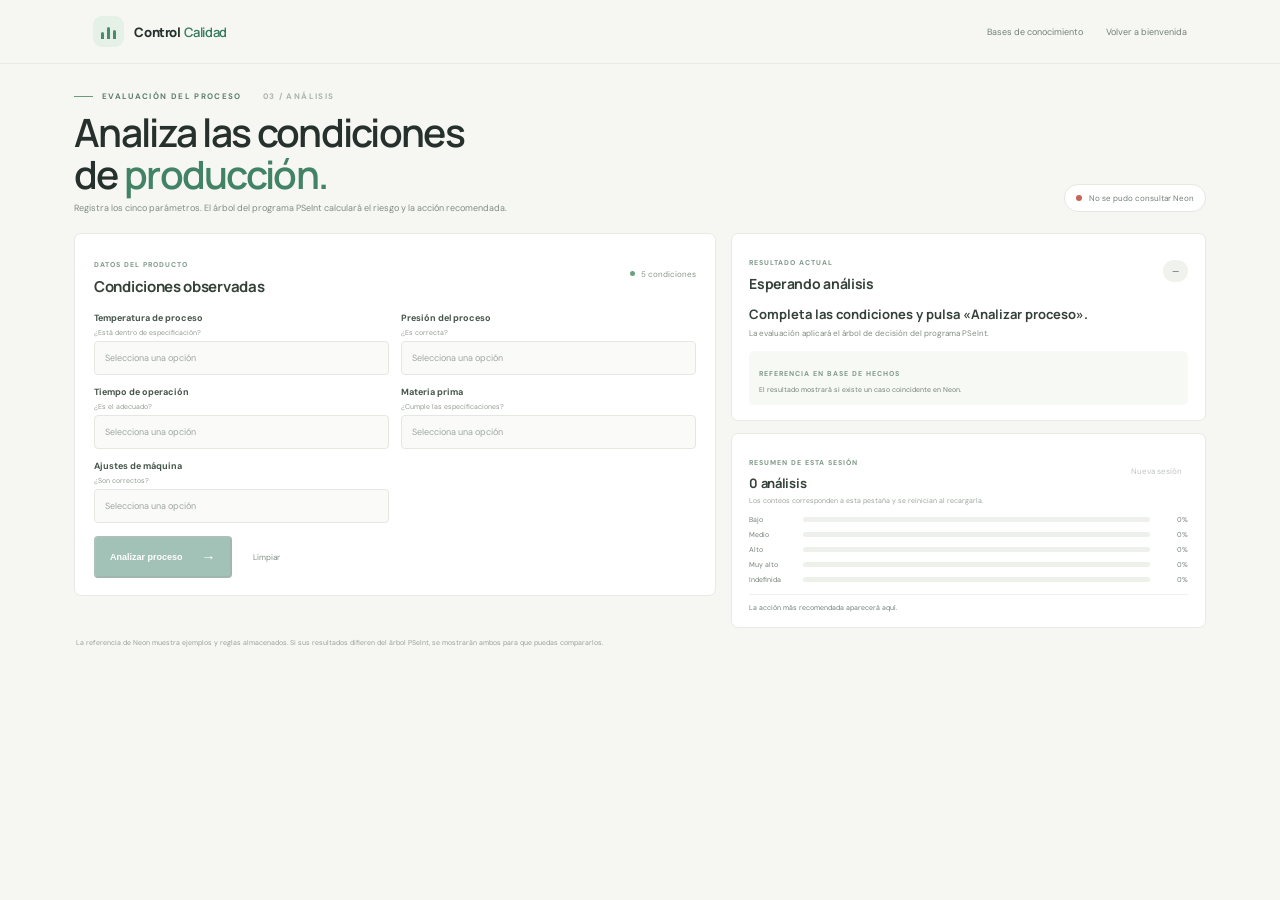
==== analizar.html @ bc1ceade "Add web-based PSeInt quality analysis" ====
<!doctype html>
<html lang="es">
  <head>
    <meta charset="UTF-8" />
    <meta name="viewport" content="width=device-width, initial-scale=1.0" />
    <meta name="theme-color" content="#f6f7f3" />
    <title>Analizar proceso | Control de Calidad</title>
    <link rel="preconnect" href="https://fonts.googleapis.com" />
    <link rel="preconnect" href="https://fonts.gstatic.com" crossorigin />
    <link href="https://fonts.googleapis.com/css2?family=DM+Sans:wght@400;500;600;700&family=Manrope:wght@400;500;600;700;800&display=swap" rel="stylesheet" />
    <link rel="stylesheet" href="styles.css" />
    <link rel="stylesheet" href="analizar.css" />
    <script src="analizar.js" defer></script>
  </head>
  <body>
    <header class="topbar analysis-topbar">
      <a class="brand" href="index.html" aria-label="Control de Calidad, inicio">
        <span class="brand-mark" aria-hidden="true"><i></i><i></i><i></i></span>
        <span class="brand-name">Control<span>Calidad</span></span>
      </a>
      <div class="analysis-nav">
        <a href="importar.html">Bases de conocimiento</a>
        <a class="return-link" href="index.html">Volver a bienvenida</a>
      </div>
    </header>

    <main class="analysis-main">
      <section class="analysis-heading">
        <div>
          <div class="eyebrow"><span></span> EVALUACIÓN DEL PROCESO <span class="eyebrow-number">03 / ANÁLISIS</span></div>
          <h1>Analiza las condiciones<br />de <em>producción.</em></h1>
          <p>Registra los cinco parámetros. El árbol del programa PSeInt calculará el riesgo y la acción recomendada.</p>
        </div>
        <div class="database-pill" id="database-pill"><i></i><span id="database-status">Conectando con Neon…</span></div>
      </section>

      <div class="analysis-grid">
        <section class="analysis-card">
          <div class="card-heading">
            <div><span class="section-kicker">DATOS DEL PRODUCTO</span><h2>Condiciones observadas</h2></div>
            <span class="required-mark"><i></i> 5 condiciones</span>
          </div>
          <form id="analysis-form" class="condition-form">
            <label class="condition-field">
              <span>Temperatura de proceso</span>
              <small>¿Está dentro de especificación?</small>
              <select name="temperature" required><option value="" selected disabled>Selecciona una opción</option><option>Correcta</option><option>Fuera de especificación</option></select>
            </label>
            <label class="condition-field">
              <span>Presión del proceso</span>
              <small>¿Es correcta?</small>
              <select name="pressure" required><option value="" selected disabled>Selecciona una opción</option><option>Correcta</option><option>Incorrecta</option></select>
            </label>
            <label class="condition-field">
              <span>Tiempo de operación</span>
              <small>¿Es el adecuado?</small>
              <select name="time" required><option value="" selected disabled>Selecciona una opción</option><option>Adecuado</option><option>Inadecuado</option></select>
            </label>
            <label class="condition-field">
              <span>Materia prima</span>
              <small>¿Cumple las especificaciones?</small>
              <select name="rawMaterial" required><option value="" selected disabled>Selecciona una opción</option><option>Conforme</option><option>No conforme</option></select>
            </label>
            <label class="condition-field condition-field-last">
              <span>Ajustes de máquina</span>
              <small>¿Son correctos?</small>
              <select name="machineSettings" required><option value="" selected disabled>Selecciona una opción</option><option>Correctos</option><option>Incorrectos</option></select>
            </label>
            <div class="form-actions">
              <button class="primary-button analyze-button" id="analyze-button" type="submit" disabled>Analizar proceso <span aria-hidden="true">→</span></button>
              <button class="reset-button" id="reset-button" type="reset">Limpiar</button>
            </div>
            <p class="form-error" id="form-error" role="alert"></p>
          </form>
        </section>

        <div class="analysis-side">
          <section class="result-card" aria-live="polite">
            <div class="card-heading result-heading"><div><span class="section-kicker">RESULTADO ACTUAL</span><h2 id="result-title">Esperando análisis</h2></div><span class="risk-badge risk-empty" id="risk-badge">—</span></div>
            <p class="result-action" id="result-action">Completa las condiciones y pulsa «Analizar proceso».</p>
            <p class="result-reason" id="result-reason">La evaluación aplicará el árbol de decisión del programa PSeInt.</p>
            <div class="reference-box" id="reference-box"><span class="section-kicker">REFERENCIA EN BASE DE HECHOS</span><p id="reference-content">El resultado mostrará si existe un caso coincidente en Neon.</p></div>
          </section>

          <section class="summary-card">
            <div class="card-heading summary-heading"><div><span class="section-kicker">RESUMEN DE ESTA SESIÓN</span><h2><span id="analysis-count">0</span> análisis</h2></div><button class="reset-session" id="reset-session" type="button" disabled>Nueva sesión</button></div>
            <p class="summary-note">Los conteos corresponden a esta pestaña y se reinician al recargarla.</p>
            <div class="risk-summary" id="risk-summary"></div>
            <div class="top-action" id="top-action">La acción más recomendada aparecerá aquí.</div>
          </section>
        </div>
      </div>
      <p class="logic-note">La referencia de Neon muestra ejemplos y reglas almacenados. Si sus resultados difieren del árbol PSeInt, se mostrarán ambos para que puedas compararlos.</p>
    </main>
  </body>
</html>
---- styles.css ----
:root{font-family:"DM Sans",sans-serif;color:#26312d;background:#f6f7f3;font-synthesis:none;text-rendering:optimizeLegibility;--green:#357a61;--green-dark:#255e4b;--ink:#26312d;--muted:#78837c;--line:#e5e9e1;--serif:"Manrope",sans-serif}*{box-sizing:border-box}html{scroll-behavior:smooth;scroll-padding-top:28px}body{margin:0;min-width:320px}.topbar{align-items:center;border-bottom:1px solid #e9ece6;display:flex;height:70px;justify-content:space-between;padding:0 max(calc((100vw - 1180px)/2),7.3vw)}.brand{align-items:center;color:var(--ink);display:flex;gap:10px;text-decoration:none}.brand-mark{align-items:end;background:#e5f0e6;border-radius:9px;display:flex;gap:3px;height:31px;justify-content:center;padding:8px;width:31px}.brand-mark i{background:#4c8a6c;border-radius:2px 2px 0 0;display:block;width:3px}.brand-mark i:nth-child(1){height:7px}.brand-mark i:nth-child(2){height:12px}.brand-mark i:nth-child(3){height:9px}.brand-name{font:800 13px var(--serif);letter-spacing:-.4px}.brand-name span{color:var(--green);font-weight:600;margin-left:3px}.topbar-note{align-items:center;color:#88938b;display:flex;font-size:8px;font-weight:700;gap:8px;letter-spacing:1.1px}.status-dot,.live-label i{background:#6aa27e;border-radius:50%;height:6px;width:6px}.hero{align-items:center;display:grid;grid-template-columns:1fr 1.05fr;margin:0 auto;max-width:1180px;min-height:590px;overflow:hidden;padding:45px 0 54px;position:relative}.hero-copy{padding:0 0 4px 8px;position:relative;z-index:1}.eyebrow{align-items:center;color:#5d806d;display:flex;font-size:8px;font-weight:700;gap:9px;letter-spacing:1.35px}.eyebrow>span:first-child{background:#6c9a7b;height:1px;width:19px}.eyebrow-number{color:#abb3aa;margin-left:12px}.hero h1{font:600 clamp(44px,5.3vw,69px)/1.1 var(--serif);letter-spacing:-3.8px;margin:26px 0 18px}.hero h1 em,.section-heading h2 em{color:#438365;font-style:normal}.hero-description{color:#818c83;font-size:12px;line-height:1.9;margin:0;max-width:390px}.hero-actions{align-items:center;display:flex;gap:25px;margin-top:28px}.primary-button{align-items:center;background:var(--green);border-radius:4px;color:#fff;display:inline-flex;font-size:10px;font-weight:600;gap:25px;padding:13px 16px;text-decoration:none;transition:background .18s,transform .18s}.primary-button:hover{background:var(--green-dark);transform:translateY(-1px)}.primary-button span{font-size:14px}.text-link{color:#596b60;font-size:10px;text-decoration:none}.text-link span{color:#639176;margin-left:5px}.hero-footnote{align-items:center;color:#9aa39a;display:flex;font-size:9px;gap:8px;margin-top:47px}.footnote-icon{color:#6f9a7c;font-size:13px}.hero-art{align-items:center;display:flex;height:440px;justify-content:center;position:relative}.art-glow{background:radial-gradient(ellipse at center,#e3eee2 0%,#eaf0e6 38%,transparent 72%);height:440px;position:absolute;width:550px}.orbit{border:1px solid #d7e4d9;border-radius:50%;position:absolute;transform:rotate(-23deg)}.orbit-outer{height:330px;width:440px}.orbit-inner{height:260px;width:365px;transform:rotate(25deg)}.orbit-point{background:#79a688;border:3px solid #f6f7f3;border-radius:50%;height:11px;position:absolute;width:11px}.point-one{right:calc(50% - 187px);top:93px}.point-two{left:calc(50% - 219px);top:250px}.point-three{bottom:64px;right:calc(50% - 68px)}.quality-card{background:#fff;border:1px solid #e7ebe5;border-radius:8px;box-shadow:0 22px 70px #344d3214;position:relative;width:302px;z-index:1}.quality-card-top{align-items:center;display:flex;justify-content:space-between;padding:16px 17px 0}.mini-mark{align-items:end;display:flex;gap:2px;height:14px}.mini-mark i{background:#669477;border-radius:1px 1px 0 0;display:block;width:3px}.mini-mark i:nth-child(1){height:6px}.mini-mark i:nth-child(2){height:11px}.mini-mark i:nth-child(3){height:8px}.live-label{align-items:center;background:#edf5ee;border-radius:10px;color:#508068;display:flex;font-size:7px;font-weight:700;gap:5px;letter-spacing:.6px;padding:5px 7px}.live-label i{height:5px;width:5px}.quality-title{color:#344139;font:700 15px var(--serif);margin:18px 17px 4px}.quality-subtitle{color:#9aa39b;font-size:9px;margin:0 17px}.chart-wrap{margin:22px 17px 15px}.chart-labels,.chart-ticks{color:#a0a9a1;display:flex;font-size:6px;font-weight:700;justify-content:space-between;letter-spacing:.7px}.chart-labels span:last-child{color:#568369}.chart-grid{height:84px;margin-top:11px;position:relative}.chart-grid>span{border-top:1px dashed #edf0eb;left:0;position:absolute;right:0;top:16px}.chart-grid>span:nth-child(2){top:36px}.chart-grid>span:nth-child(3){top:56px}.chart-grid>span:nth-child(4){top:76px}.chart-grid svg{height:82px;overflow:visible;position:absolute;width:100%}.chart-area{fill:url(#chart-fill)}.chart-line{fill:none;stroke:#5d9873;stroke-linecap:round;stroke-width:2}.chart-grid circle{fill:#fff;stroke:#508866;stroke-width:2}.chart-ticks{font-size:6px;margin-top:2px}.quality-card-bottom{align-items:center;border-top:1px solid #eff1ed;color:#869188;display:flex;font-size:8px;justify-content:space-between;padding:11px 17px}.quality-card-bottom>span:first-child{align-items:center;display:flex;gap:6px}.condition-dot{border-radius:50%;height:6px;width:6px}.condition-dot.green{background:#6da27d}.arrow-mark{color:#5f9374;font-size:12px}.floating-note{align-items:center;background:#fff;border:1px solid #e7ebe5;border-radius:6px;box-shadow:0 9px 30px #344d3210;display:flex;gap:8px;padding:9px 11px;position:absolute;z-index:2}.note-top{right:4px;top:81px}.note-bottom{bottom:75px;left:1px}.note-icon{align-items:center;background:#eaf3eb;border-radius:5px;color:#4f8868;display:flex;font-size:11px;height:24px;justify-content:center;width:24px}.note-icon-soft{background:#f3f2e7;color:#9a8c52}.floating-note>span:last-child{display:grid;gap:3px}.floating-note strong{color:#49574d;font-size:8px}.floating-note small{color:#a0a8a0;font-size:7px}.art-caption{bottom:17px;color:#a3ada3;font-size:7px;font-weight:700;letter-spacing:1px;position:absolute;right:2px}.hero-index{bottom:42px;color:#edf0e9;font:800 94px var(--serif);letter-spacing:-8px;position:absolute;right:-60px;z-index:-1}.intro-section{background:#fff;border-top:1px solid #e9ece6;padding:67px max(calc((100vw - 1180px)/2),7.3vw) 46px}.section-heading{align-items:end;display:flex;justify-content:space-between}.eyebrow.dark{color:#79917f}.section-heading h2{font:600 31px/1.3 var(--serif);letter-spacing:-1.3px;margin:15px 0 0}.section-heading>p{color:#8b958c;font-size:10px;line-height:1.9;margin:0 0 4px;max-width:280px}.feature-grid{display:grid;gap:15px;grid-template-columns:repeat(3,1fr);margin-top:37px}.feature-card{border:1px solid #e9ece6;border-radius:6px;min-height:157px;padding:17px 18px 14px}.feature-top{align-items:center;display:flex;justify-content:space-between}.feature-number{color:#a7b0a6;font-size:8px;font-weight:700;letter-spacing:.8px}.feature-icon{align-items:center;background:#eff5ef;border-radius:5px;color:#58866c;display:flex;font-size:14px;height:27px;justify-content:center;width:27px}.feature-card h3{color:#3e4a41;font:700 12px var(--serif);margin:20px 0 7px}.feature-card p{color:#8c968d;font-size:9px;line-height:1.8;margin:0;max-width:260px}.feature-line{background:#edf0eb;height:1px;margin-top:16px;width:100%}.feature-line span{background:#75a184;display:block;height:1px;width:27px}.next-step{align-items:center;background:#f6f8f4;border:1px solid #e9ede6;border-radius:5px;display:flex;gap:11px;margin-top:15px;padding:13px 15px}.next-step-mark{color:#5f9273;font-size:13px}.next-step p{color:#858f86;font-size:9px;margin:0}.next-step p strong{color:#556459}.next-step-label{color:#9ba69b;font-size:7px;font-weight:700;letter-spacing:.8px;margin-left:auto}.footer{align-items:center;background:#fff;border-top:1px solid #edf0eb;display:flex;justify-content:space-between;padding:18px max(calc((100vw - 1180px)/2),7.3vw)}.footer-brand .brand-mark{height:25px;width:25px}.footer-brand .brand-name{font-size:11px}.footer>span,.back-top{color:#a0a9a0;font-size:7px;font-weight:700;letter-spacing:.8px;text-decoration:none}.footer>span i{color:#7a9a81;font-style:normal;margin:0 4px}.back-top{color:#678471}
@media(max-width:1250px){.hero{margin:0 6vw}.topbar{padding-left:6vw;padding-right:6vw}.intro-section{padding-left:6vw;padding-right:6vw}.footer{padding-left:6vw;padding-right:6vw}}
@media(max-width:760px){.topbar{height:60px;padding:0 21px}.topbar-note{font-size:6px;letter-spacing:.6px}.hero{grid-template-columns:1fr;margin:0;padding:57px 21px 28px}.hero h1{font-size:52px;letter-spacing:-2.8px;margin-top:21px}.hero-description{font-size:11px;max-width:430px}.hero-footnote{margin-top:28px}.hero-art{height:365px;margin-top:8px}.art-glow{height:350px;width:100%}.orbit-outer{height:270px;width:min(380px,95vw)}.orbit-inner{height:215px;width:min(315px,80vw)}.quality-card{width:min(290px,78vw)}.note-top{right:0;top:44px}.note-bottom{bottom:43px;left:0}.point-one{right:calc(50% - 165px);top:64px}.point-two{left:calc(50% - 182px);top:213px}.point-three{bottom:43px;right:calc(50% - 58px)}.art-caption{bottom:3px;right:4px}.hero-index{bottom:0;font-size:70px;right:-14px}.intro-section{padding:49px 21px 31px}.section-heading{align-items:flex-start;flex-direction:column;gap:15px}.section-heading h2{font-size:27px}.section-heading>p{max-width:390px}.feature-grid{gap:9px;grid-template-columns:1fr;margin-top:23px}.feature-card{min-height:unset;padding:14px 15px}.feature-card h3{margin-top:13px}.feature-line{margin-top:12px}.next-step{align-items:flex-start;flex-wrap:wrap}.next-step p{flex:1;line-height:1.7}.next-step-label{margin-left:24px}.footer{gap:13px;padding:15px 21px}.footer>span{display:none}.back-top{margin-left:auto}}
@media(max-width:400px){.topbar-note{max-width:130px;text-align:right}.hero h1{font-size:44px}.hero-actions{gap:15px}.primary-button{font-size:9px;gap:15px;padding:12px}.text-link{font-size:9px}.hero-art{height:330px}.floating-note{padding:7px}.note-top{right:-2px}.note-bottom{left:-2px}.section-heading h2{font-size:24px}}
.intro-section,.footer,.text-link{display:none}.hero{height:calc(100svh - 70px);min-height:0;overflow:hidden;padding:28px 0}.hero-index{display:none}
@media(max-height:700px) and (min-width:761px){.hero-art{height:min(440px,62svh)}.hero h1{font-size:clamp(42px,4.6vw,58px);margin-top:18px}.hero-footnote{margin-top:24px}}
@media(max-width:760px){.hero{align-content:center;height:calc(100svh - 60px);min-height:0;padding:17px 21px 12px;grid-template-rows:auto minmax(0,1fr)}.hero-copy{align-self:end}.hero h1{font-size:clamp(37px,10vw,48px);margin:13px 0 10px}.hero-footnote{margin-top:15px}.hero-art{height:min(37svh,285px);min-height:190px;margin-top:0}.art-glow{height:100%}.quality-card{transform:scale(.88)}.art-caption{bottom:0}}
@media(max-width:760px) and (max-height:700px){.hero{padding-top:10px;grid-template-rows:auto minmax(0,1fr)}.hero h1{font-size:36px;margin:9px 0 7px}.hero-description{font-size:10px;line-height:1.55}.hero-footnote{display:none}.hero-art{height:31svh;min-height:170px}.quality-card{transform:scale(.78)}}
---- analizar.css ----
.analysis-topbar{height:64px}.analysis-nav{align-items:center;display:flex;gap:23px}.analysis-nav a{color:#728077;font-size:9px;text-decoration:none}.analysis-nav a:hover{color:var(--green)}.analysis-main{margin:0 auto;max-width:1180px;padding:27px 24px 18px}.analysis-heading{align-items:end;display:flex;justify-content:space-between;margin-bottom:17px}.analysis-heading h1{color:var(--ink);font:600 clamp(29px,3.4vw,39px)/1.08 var(--serif);letter-spacing:-1.7px;margin:10px 0 6px}.analysis-heading h1 em{color:#438365;font-style:normal}.analysis-heading>div>p{color:#818c83;font-size:9px;line-height:1.6;margin:0}.database-pill{align-items:center;background:#fff;border:1px solid var(--line);border-radius:20px;color:#718076;display:flex;font-size:8px;gap:7px;margin-bottom:4px;padding:8px 11px;white-space:nowrap}.database-pill i{background:#d5a84c;border-radius:50%;height:6px;width:6px}.database-pill.connected i{background:#65a179}.database-pill.error i{background:#c56658}.analysis-grid{align-items:start;display:grid;gap:15px;grid-template-columns:minmax(0,1.15fr) minmax(320px,.85fr)}.analysis-card,.result-card,.summary-card{background:#fff;border:1px solid #e7ebe5;border-radius:7px}.analysis-card{padding:17px 19px}.card-heading{align-items:center;display:flex;justify-content:space-between}.section-kicker{color:#7e9988;font-size:7px;font-weight:700;letter-spacing:1px}.card-heading h2{color:#344139;font:700 15px var(--serif);letter-spacing:-.3px;margin:4px 0 0}.required-mark{align-items:center;color:#8a958b;display:flex;font-size:8px;gap:6px}.required-mark i{background:#6aa27e;border-radius:50%;height:5px;width:5px}.condition-form{display:grid;gap:11px 12px;grid-template-columns:1fr 1fr;margin-top:15px}.condition-field{display:grid;gap:4px}.condition-field>span{color:#46564b;font-size:9px;font-weight:700}.condition-field small{color:#929b92;font-size:7px}.condition-field select{appearance:none;background:#fafbf9;border:1px solid #e3e9e1;border-radius:4px;color:#526156;font:9px "DM Sans",sans-serif;height:34px;outline:0;padding:0 10px}.condition-field select:focus{border-color:#79a88b;box-shadow:0 0 0 2px #79a88b25}.condition-field select:invalid{color:#9da69d}.condition-field-last{grid-column:1/2}.form-actions{align-items:center;display:flex;gap:13px;grid-column:1/-1;margin-top:2px}.analyze-button{font-size:9px;gap:19px;padding:11px 14px}.reset-button{background:none;border:0;color:#829087;cursor:pointer;font:8px "DM Sans",sans-serif;padding:8px}.reset-button:hover,.reset-session:hover{color:var(--green)}.form-error{color:#a14e43;font-size:8px;grid-column:1/-1;margin:0}.form-error:empty{display:none}.analysis-side{display:grid;gap:12px}.result-card,.summary-card{padding:15px 17px}.result-heading h2{font-size:14px}.risk-badge{border-radius:20px;font-size:8px;font-weight:700;padding:6px 9px}.risk-empty{background:#f0f2ed;color:#7d897e}.risk-bajo{background:#eaf4ec;color:#427750}.risk-medio{background:#f4f3e5;color:#84753e}.risk-alto{background:#fff0df;color:#a8662e}.risk-muy-alto{background:#fae9e7;color:#a34e47}.risk-indefinida{background:#eef0f3;color:#647286}.result-action{color:#344139;font:700 13px var(--serif);line-height:1.4;margin:12px 0 4px}.result-reason{color:#818c83;font-size:8px;line-height:1.55;margin:0}.reference-box{background:#f7f9f5;border-radius:5px;margin-top:12px;padding:9px 10px}.reference-box p{color:#748176;font-size:7px;line-height:1.55;margin:4px 0 0}.reference-box.conflict{background:#fbf5e8}.reference-box.conflict p{color:#8a713b}.summary-heading h2{font-size:13px}.reset-session{background:none;border:0;color:#849087;cursor:pointer;font:8px "DM Sans",sans-serif}.reset-session:disabled{cursor:default;opacity:.5}.summary-note{color:#9aa39a;font-size:7px;margin:4px 0 10px}.risk-summary{display:grid;gap:6px}.risk-row{align-items:center;display:grid;gap:7px;grid-template-columns:47px 1fr 31px}.risk-label,.risk-percent{color:#748076;font-size:7px}.risk-percent{text-align:right}.risk-track{background:#eef1eb;border-radius:4px;height:5px;overflow:hidden}.risk-fill{border-radius:4px;height:100%;transition:width .25s}.risk-fill.risk-bajo{background:#65a179}.risk-fill.risk-medio{background:#c3ad58}.risk-fill.risk-alto{background:#d9934b}.risk-fill.risk-muy-alto{background:#c66d61}.risk-fill.risk-indefinida{background:#8391a1}.top-action{border-top:1px solid #edf0eb;color:#738076;font-size:7px;margin-top:10px;padding-top:8px}.logic-note{color:#98a197;font-size:7px;line-height:1.5;margin:10px 2px 0}.analysis-card .primary-button:disabled{opacity:.45}.analysis-card .primary-button:not(:disabled){opacity:1}
@media(max-width:760px){.analysis-topbar{height:60px;padding:0 18px}.analysis-nav{gap:12px}.analysis-nav a{font-size:8px}.analysis-main{padding:21px 16px}.analysis-heading{align-items:flex-start;flex-direction:column;gap:11px}.analysis-heading h1{font-size:35px}.analysis-grid{grid-template-columns:1fr}.analysis-side{grid-template-columns:1fr 1fr}.analysis-card{padding:15px}.logic-note{margin-bottom:10px}}
@media(max-width:520px){.analysis-topbar .return-link{display:none}.analysis-nav{margin-left:auto}.analysis-nav a{font-size:7px}.analysis-heading h1{font-size:31px}.analysis-heading .eyebrow{font-size:7px}.analysis-side{grid-template-columns:1fr}.condition-form{gap:10px 8px}.condition-field select{font-size:8px;padding:0 7px}.analysis-card,.result-card,.summary-card{padding:13px}.database-pill{font-size:7px}.analysis-grid{gap:10px}}
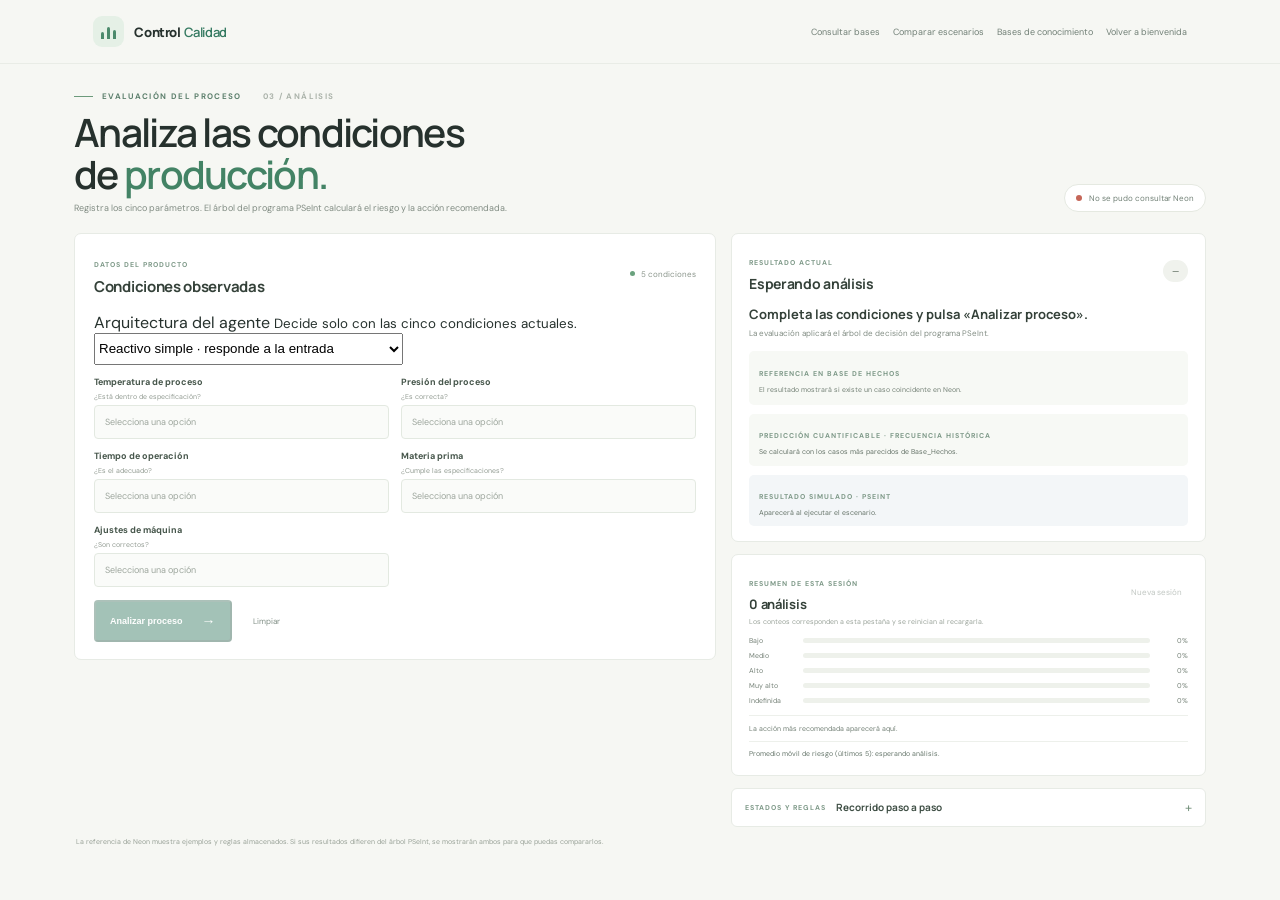
==== commit bbe82275: "Add quality data views and agent architecture scenarios" ====
--- a/analizar.html
+++ b/analizar.html
@@ -10,6 +10,7 @@
     <link href="https://fonts.googleapis.com/css2?family=DM+Sans:wght@400;500;600;700&family=Manrope:wght@400;500;600;700;800&display=swap" rel="stylesheet" />
     <link rel="stylesheet" href="styles.css" />
     <link rel="stylesheet" href="analizar.css" />
+    <link rel="stylesheet" href="analizar-extra.css" />
     <script src="analizar.js" defer></script>
   </head>
   <body>
@@ -19,6 +20,8 @@
         <span class="brand-name">Control<span>Calidad</span></span>
       </a>
       <div class="analysis-nav">
+        <a href="base.html">Consultar bases</a>
+        <a href="comparar.html">Comparar escenarios</a>
         <a href="importar.html">Bases de conocimiento</a>
         <a class="return-link" href="index.html">Volver a bienvenida</a>
       </div>
@@ -41,6 +44,11 @@
             <span class="required-mark"><i></i> 5 condiciones</span>
           </div>
           <form id="analysis-form" class="condition-form">
+            <label class="architecture-field condition-field-last">
+              <span>Arquitectura del agente</span>
+              <small id="architecture-description">Decide solo con las cinco condiciones actuales.</small>
+              <select id="architecture" name="architecture"><option value="reactive">Reactivo simple · responde a la entrada</option><option value="model">Basado en modelos · conserva el estado previo</option><option value="objectives">Orientado a objetivos · elige una ruta por utilidad</option><option value="learning">Aprendizaje · incorpora resultados observados</option><option value="hybrid">Híbrido · combina PSeInt y frecuencia histórica</option></select>
+            </label>
             <label class="condition-field">
               <span>Temperatura de proceso</span>
               <small>¿Está dentro de especificación?</small>
@@ -80,6 +88,18 @@
             <p class="result-action" id="result-action">Completa las condiciones y pulsa «Analizar proceso».</p>
             <p class="result-reason" id="result-reason">La evaluación aplicará el árbol de decisión del programa PSeInt.</p>
             <div class="reference-box" id="reference-box"><span class="section-kicker">REFERENCIA EN BASE DE HECHOS</span><p id="reference-content">El resultado mostrará si existe un caso coincidente en Neon.</p></div>
+            <div class="prediction-box" id="prediction-box"><span class="section-kicker">PREDICCIÓN CUANTIFICABLE · FRECUENCIA HISTÓRICA</span><p id="prediction-content">Se calculará con los casos más parecidos de Base_Hechos.</p></div>
+            <div class="simulation-box" id="simulation-box"><span class="section-kicker">RESULTADO SIMULADO · PSEINT</span><p id="simulation-content">Aparecerá al ejecutar el escenario.</p></div>
+          </section>
+          <section class="learning-card" id="learning-panel" hidden>
+            <div class="card-heading"><div><span class="section-kicker">APRENDIZAJE CON DATOS NUEVOS</span><h2>¿Qué resultado se observó?</h2></div></div>
+            <p>Registra el riesgo y la acción reales para que el modelo los incorpore a Neon.</p>
+            <form id="learning-form" class="learning-form">
+              <label>Riesgo observado<select id="observed-risk" required><option value="Bajo">Bajo</option><option value="Medio">Medio</option><option value="Alto">Alto</option><option value="Muy alto">Muy alto</option></select></label>
+              <label>Acción observada<select id="observed-action" required><option>Continuar producción</option><option>Ajustar parámetros</option><option>Inspeccionar producto</option><option>Retener lote</option><option>Detener proceso</option></select></label>
+              <button class="primary-button" type="submit">Aprender de este caso <span aria-hidden="true">→</span></button>
+            </form>
+            <div class="learning-status" id="learning-status" role="status"></div>
           </section>
 
           <section class="summary-card">
@@ -87,7 +107,9 @@
             <p class="summary-note">Los conteos corresponden a esta pestaña y se reinician al recargarla.</p>
             <div class="risk-summary" id="risk-summary"></div>
             <div class="top-action" id="top-action">La acción más recomendada aparecerá aquí.</div>
+            <div class="moving-average" id="moving-average">Promedio móvil de riesgo (últimos 5): esperando análisis.</div>
           </section>
+          <details class="trace-card"><summary><span class="section-kicker">ESTADOS Y REGLAS</span><strong>Recorrido paso a paso</strong></summary><ol class="trace-list" id="trace-list"><li>Ejecuta un análisis para ver los cambios del entorno, las reglas y la decisión.</li></ol></details>
         </div>
       </div>
       <p class="logic-note">La referencia de Neon muestra ejemplos y reglas almacenados. Si sus resultados difieren del árbol PSeInt, se mostrarán ambos para que puedas compararlos.</p>
--- a/analizar-extra.css
+++ b/analizar-extra.css
@@ -0,0 +1,4 @@
+.analysis-nav{gap:13px}.architecture-field{grid-column:1/-1}.architecture-field select{height:32px}.architecture-field small{margin-top:1px}.prediction-box,.simulation-box{background:#f7f9f5;border-radius:5px;margin-top:9px;padding:8px 10px}.prediction-box p,.simulation-box p{color:#657368;font-size:7px;line-height:1.5;margin:4px 0 0}.simulation-box{background:#f3f6f8}.moving-average{border-top:1px solid #edf0eb;color:#66766b;font-size:7px;line-height:1.5;margin-top:8px;padding-top:7px}.trace-card{background:#fff;border:1px solid #e7ebe5;border-radius:6px;padding:10px 13px}.trace-card summary{align-items:center;cursor:pointer;display:flex;gap:10px;list-style:none}.trace-card summary::-webkit-details-marker{display:none}.trace-card summary::after{color:#77937e;content:"+";font-size:13px;margin-left:auto}.trace-card[open] summary::after{content:"−"}.trace-card summary strong{color:#405046;font:700 10px var(--serif)}.trace-list{display:grid;gap:7px;margin:10px 0 1px;padding:0}.trace-list li{border-left:2px solid #9ab89f;display:grid;gap:3px;list-style:none;padding:2px 0 2px 8px}.trace-list li strong{color:#526257;font-size:7px}.trace-list li span{color:#829087;font-size:7px;line-height:1.45}.reference-box p span{color:#8c968e}.reference-box p strong{color:#4c7659}.analysis-nav a{white-space:nowrap}
+.learning-card{background:#fff;border:1px solid #e7ebe5;border-radius:6px;padding:12px 14px}.learning-card[hidden]{display:none}.learning-card h2{color:#344139;font:700 13px var(--serif);margin:4px 0}.learning-card>p{color:#818c83;font-size:7px;line-height:1.5;margin:5px 0 9px}.learning-form{display:grid;gap:7px;grid-template-columns:1fr 1fr}.learning-form label{color:#718076;display:grid;font-size:7px;gap:4px}.learning-form select{background:#fafbf9;border:1px solid #e4e9e2;border-radius:3px;color:#546257;font:8px "DM Sans",sans-serif;height:29px;padding:0 6px}.learning-form button{font-size:8px;gap:8px;grid-column:1/-1;justify-self:start;padding:8px 10px}.learning-status{color:#53785d;font-size:7px;line-height:1.45;margin-top:7px}
+@media(max-width:760px){.analysis-nav{gap:9px}.analysis-nav a{font-size:7px}.analysis-nav a.return-link{display:none}.architecture-field{grid-column:1/-1}}
+@media(max-width:520px){.analysis-nav{gap:8px}.analysis-nav a{font-size:6px}}
